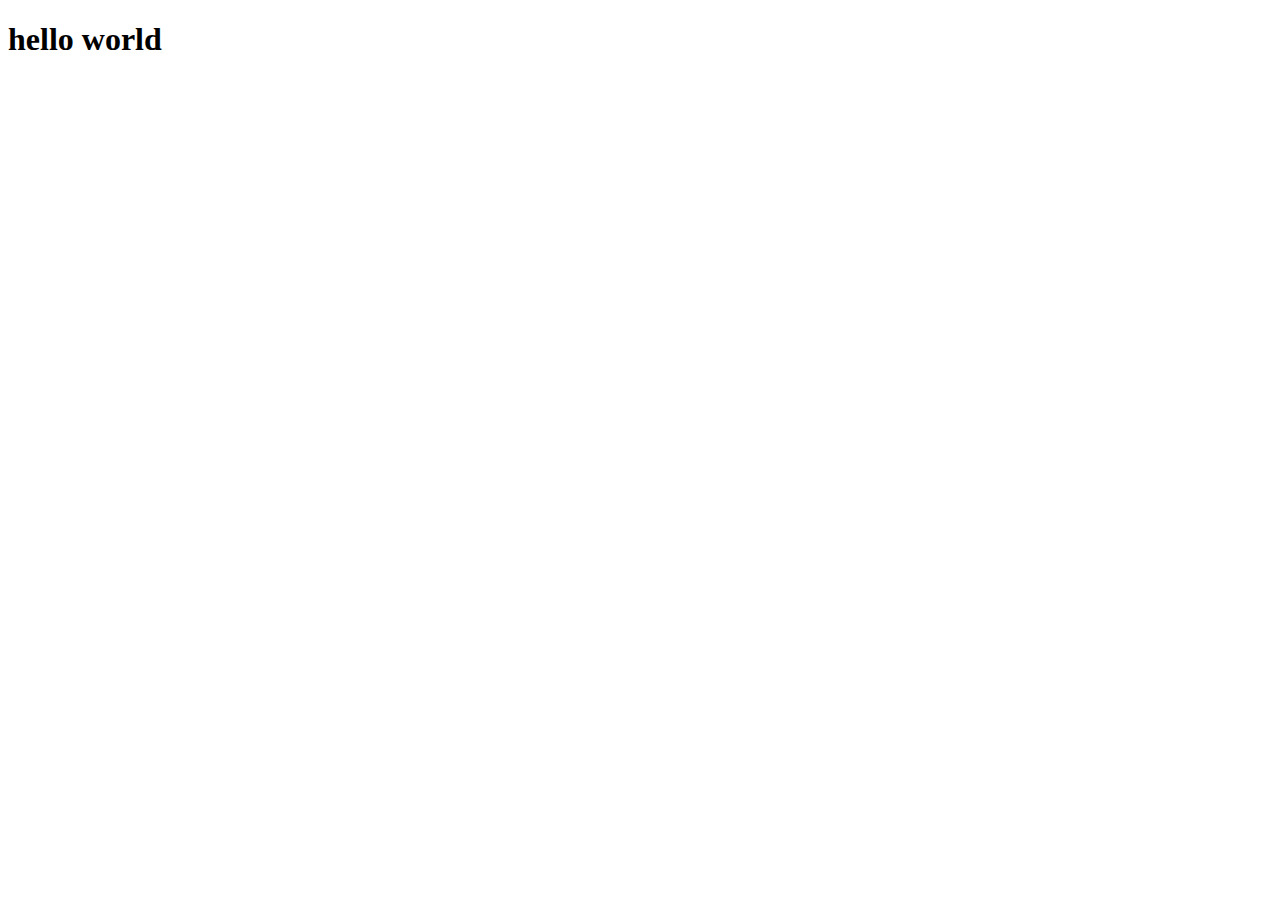
==== index.html @ de609482 "index.html test" ====
<!DOCTYPE html>
<html lang="en">
<head>
    <meta charset="UTF-8">
    <meta http-equiv="X-UA-Compatible" content="IE=edge">
    <meta name="viewport" content="width=device-width, initial-scale=1.0">
    <title>Document</title>
</head>
<body>
    <h1>hello world</h1>
</body>
</html>
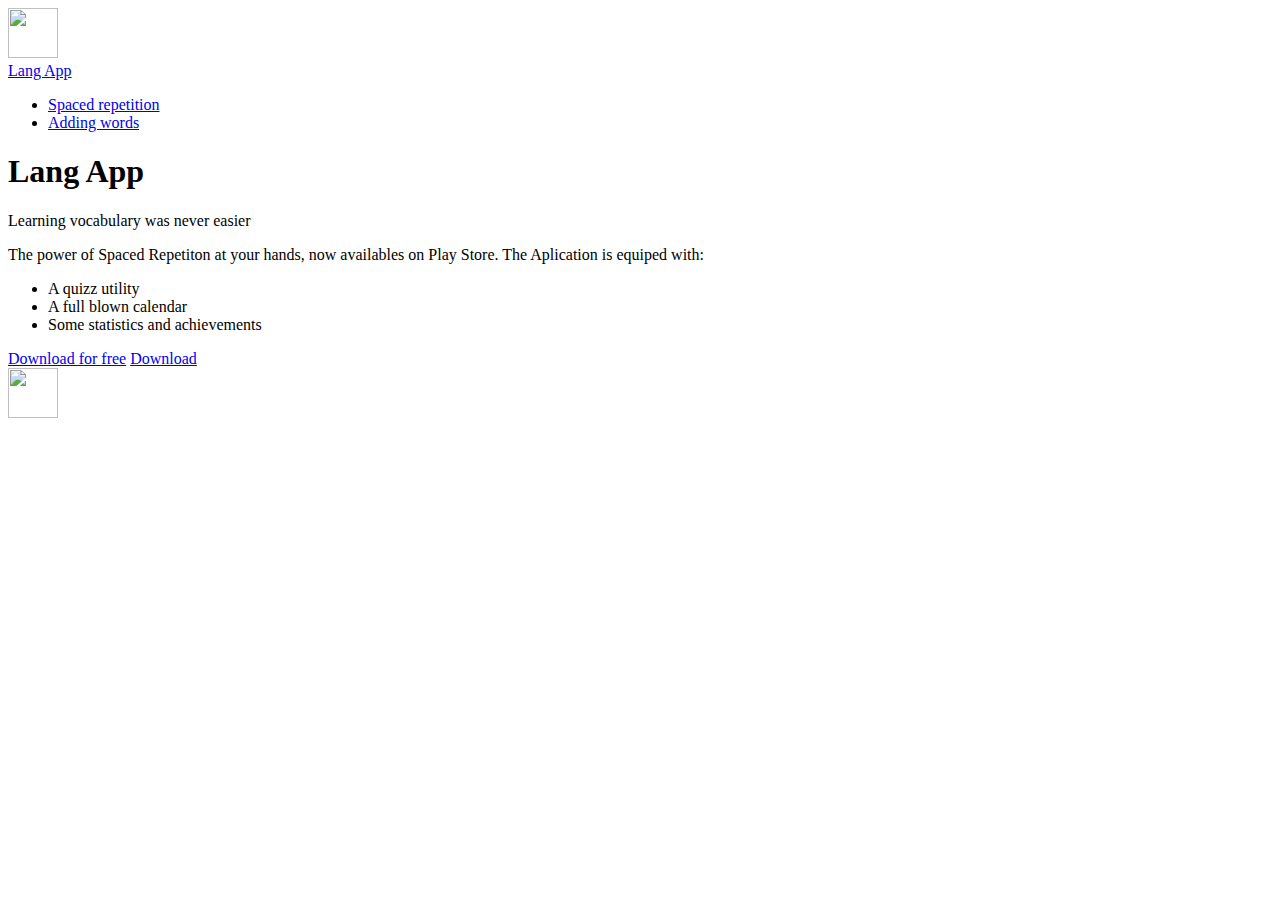
==== commit 827f198d: "webpage, with phone, tablet and pc versions" ====
--- a/index.html
+++ b/index.html
@@ -4,9 +4,64 @@
     <meta charset="UTF-8">
     <meta http-equiv="X-UA-Compatible" content="IE=edge">
     <meta name="viewport" content="width=device-width, initial-scale=1.0">
-    <title>Document</title>
+    <!--animation scripting (after html is loaded)-->
+    <!--<script defer src="node_modules/swup/dist/swup.min.js"></script>-->  
+    <link href="styles.css" rel="stylesheet">
+    <link href="transitions.css" rel="stylesheet">
+    <link href="index.css" rel="stylesheet">
+    <title>Lang App</title>
 </head>
-<body>
-    <h1>hello world</h1>
+<body class="container full-height-grow">
+
+    <header class="main-header">
+        <!-- navigation upper bar -->
+        <a href="index.html" class="brand-logo">
+            <!-- logo -->
+            <img src="Images/brand_logo.png" width="50" height="50" >
+            <div class="brand-logo-name">Lang App</div>
+        </a>
+
+        <nav class ="main-nav" id="myHeader">
+            <ul>
+                <!-- options menu -->
+                <li><a href="about-app.html">Spaced repetition</a></li>
+                <li><a href="adding.html">Adding words</a></li>
+            </ul>
+        </nav>
+    </header>
+            <section class="home-main-section">
+                <div class="img-wrapper">
+                    <div class="phone-image-main animated-slide-in"></div>
+                </div>
+                <div class="call-to-action animated-slide-out">
+                    <!--title-->
+                    <h1 class="title">Lang App</h1>
+                    <!--subtitle-->
+                    <span class="subtitle">Learning vocabulary was never easier</span>
+                    <!--separator-->
+                    <div class="separator"></div>
+                    <!--text-->
+                    <p class="text">The power of Spaced Repetiton at your hands, now availables on Play Store. The Aplication is equiped with:</p>
+                    <ul class="text">
+                        <li>A quizz utility</li>
+                        <li>A full blown calendar</li>
+                        <li>Some statistics and achievements</li>
+                    </ul>
+                    <!--download buttons-->
+                    <div class="download-wrapper">
+                        <a href="https://play.google.com/store" class="btn">Download for free</a>
+                        <a href="https://www.youtube.com" class="btn">Download</a>
+                    </div>
+                </div>
+
+
+            </section>
+            <section class="footer">
+                <div class="btn-footer">
+                    <a href="about-app.html"><img src="Images/arrow-down.png" width="50" height="50" ></a>
+                </div>
+            </section>
+
+
 </body>
 </html>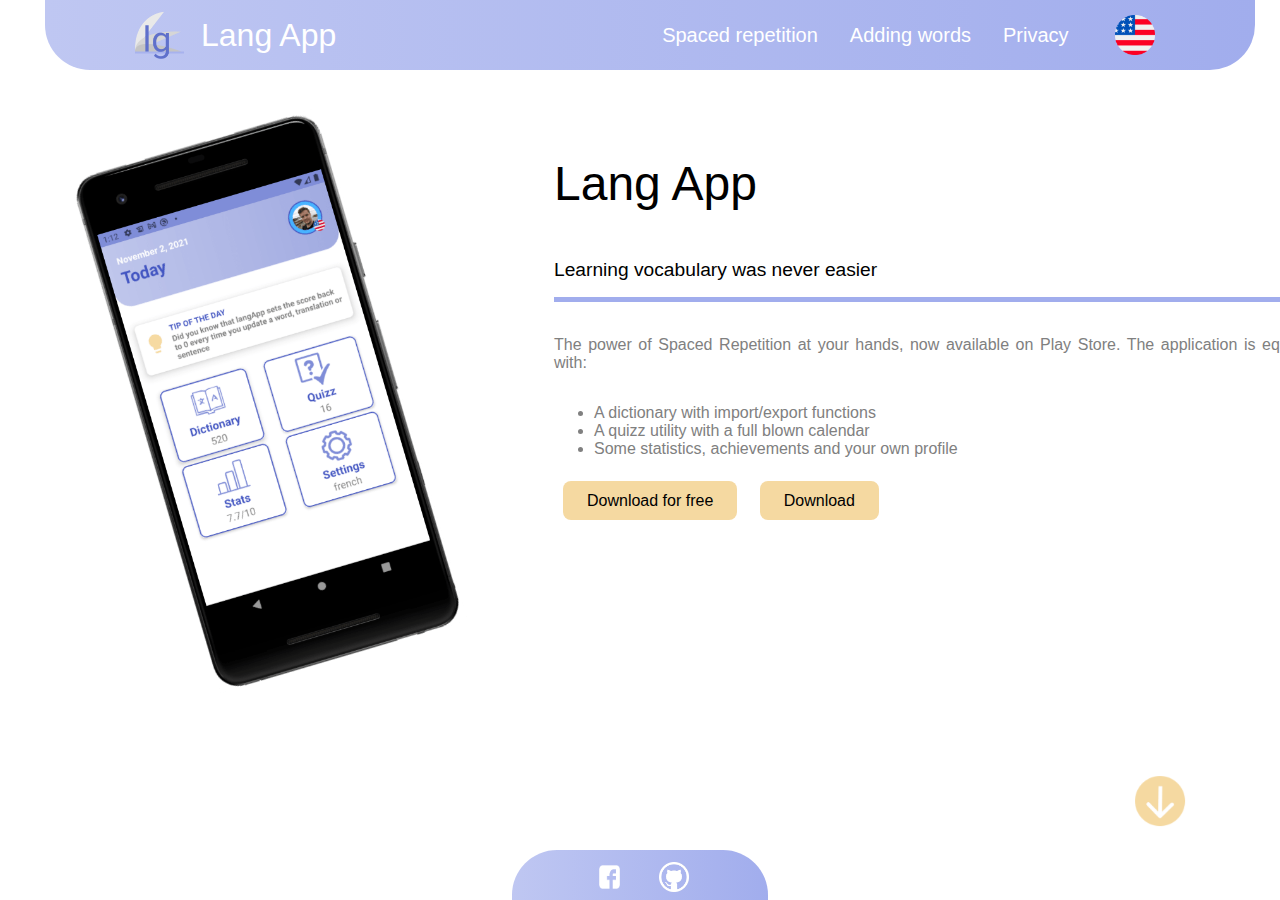
==== commit 43b2d052: "Website with french translation plus some fixes for cat and sp" ====
--- a/index.html
+++ b/index.html
@@ -1,17 +1,44 @@
 <!DOCTYPE html>
-<html lang="en">
+<html>
+
+<script src="main.js" defer></script>
+<script defer>
+    function load(){
+        var translate = new Translate();
+
+        if (localStorage.getItem("currentLng")=== null ){
+            var currentLng = 'en';//'fr'
+            localStorage.setItem("currentLng",currentLng)
+        }
+        var attributeName = 'data-tag';
+        translate.init(attributeName, localStorage.getItem("currentLng"));
+        translate.process(); 
+
+        //obtiene elementos
+        const dropdownTitle = document.querySelector('.dropdown .title-dropdown');
+        const dropdownOptions = document.querySelectorAll('.dropdown .option');
+
+        //vincula listeners a estos elementos
+        dropdownTitle.addEventListener('click', toggleMenuDisplay);
+        dropdownOptions.forEach(option => option.addEventListener('click',handleOptionSelected));
+        document.querySelector('.dropdown .title-dropdown').addEventListener('change',handleTitleChange);
+
+        //get the active menu item
+     }
+</script>
+
 <head>
     <meta charset="UTF-8">
     <meta http-equiv="X-UA-Compatible" content="IE=edge">
     <meta name="viewport" content="width=device-width, initial-scale=1.0">
     <!--animation scripting (after html is loaded)-->
     <!--<script defer src="node_modules/swup/dist/swup.min.js"></script>-->  
-    <link href="styles.css" rel="stylesheet">
-    <link href="transitions.css" rel="stylesheet">
-    <link href="index.css" rel="stylesheet">
+    <link href="styles/styles.css" rel="stylesheet">
+    <link href="styles/dropdown.css" rel="stylesheet">
+    <link href="styles/index.css" rel="stylesheet">
     <title>Lang App</title>
 </head>
-<body class="container full-height-grow">
+<body class="container full-height-grow preload-images" onload="load()">
 
     <header class="main-header">
         <!-- navigation upper bar -->
@@ -20,48 +47,75 @@
             <img src="Images/brand_logo.png" width="50" height="50" >
             <div class="brand-logo-name">Lang App</div>
         </a>
-
         <nav class ="main-nav" id="myHeader">
             <ul>
                 <!-- options menu -->
-                <li><a href="about-app.html">Spaced repetition</a></li>
-                <li><a href="adding.html">Adding words</a></li>
+                <li><a class="menu-clickable" href="about-app.html" data-tag="menu_item1"></a></li>
+                <li><a class="menu-clickable" href="adding.html" data-tag="menu_item2"></a></li>
+                <li><a class="menu-clickable" href="GDPR.html" data-tag="menu_item3"></a></li>
+                <li>
+                    <div class="dropdown">
+            
+                        <div class="title-dropdown pointerCursor">
+                            <div class="img-lang center" name="img"></div>
+                            <i class="fa fa-angle-right"></i>
+                        </div>
+                        
+                        <div class='menu pointerCursor hide'>
+                            <div class="option hide center"><img src="/Images/index/en_0.png" width="35px" height="35px" id="option1"></div>
+                            <div class="option hide center"><img src="/Images/index/es_0.png" width="35px" height="35px" id="option2"></div>
+                            <div class='option hide center'><img src="/Images/index/cat_0.png" width="35px" height="35px" id='option3'></div>
+                            <div class='option hide center'><img src="/Images/index/fr_0.png" width="35px" height="35px" id='option4'></div>
+                        </div>
+                    </div> 
+                </li>
             </ul>
         </nav>
+
+
     </header>
             <section class="home-main-section">
                 <div class="img-wrapper">
-                    <div class="phone-image-main animated-slide-in"></div>
+                    <div class="phone-image-main animated-slide-in" name="img" title-tag="img0"></div>
                 </div>
                 <div class="call-to-action animated-slide-out">
                     <!--title-->
                     <h1 class="title">Lang App</h1>
                     <!--subtitle-->
-                    <span class="subtitle">Learning vocabulary was never easier</span>
+                    <span class="subtitle" data-tag="subtitle_index">Learning vocabulary was never easier</span>
                     <!--separator-->
-                    <div class="separator"></div>
+                    <div class="separator" ></div>
                     <!--text-->
-                    <p class="text">The power of Spaced Repetiton at your hands, now availables on Play Store. The Aplication is equiped with:</p>
+                    <p class="text" data-tag="t-element_index">Learning vocabulary was never easier</p>
                     <ul class="text">
-                        <li>A quizz utility</li>
-                        <li>A full blown calendar</li>
-                        <li>Some statistics and achievements</li>
+                        <li data-tag="list-element1_index">A quizz utility</li>
+                        <li data-tag="list-element2_index">A full blown calendar</li>
+                        <li data-tag="list-element3_index">Some statistics and achievements</li>
                     </ul>
                     <!--download buttons-->
                     <div class="download-wrapper">
-                        <a href="https://play.google.com/store" class="btn">Download for free</a>
-                        <a href="https://www.youtube.com" class="btn">Download</a>
+                        <a data-tag="btn-free_index" href="https://play.google.com/store" class="btn">Download for free</a>
+                        <a data-tag="btn-paid_index" href="https://www.youtube.com" class="btn">Download</a>
                     </div>
                 </div>
 
 
             </section>
-            <section class="footer">
-                <div class="btn-footer">
+            <section class="arrow">
+                <div class="btn-arrow">
                     <a href="about-app.html"><img src="Images/arrow-down.png" width="50" height="50" ></a>
                 </div>
             </section>
 
+            <nav class ="footer main-nav">
+                <ul>
+                    <!-- options menu -->
+                    <li><a href="https://www.facebook.com/groups/456781252648380"><img src="/Images/index/fb_icon.png" width="35px" height="30px" id="option1"></a></li>
+                    <li><a href="https://github.com/err8029/langApp_web"><img src="/Images/index/git_icon.png" width="30px" height="30px" id="option1"></a></li>
+                </ul>
+            </nav>
+
 
 </body>
+<script src="dropdown.js" defer></script>
 </html>--- a/styles/styles.css
+++ b/styles/styles.css
@@ -0,0 +1,206 @@
+
+/* boxsizing for all the appplication, so to have better control of width and height */
+*, *::before, *::after{
+    box-sizing: border-box;
+}
+
+/* color for the entire body of the page*/
+body{
+    background-color: #FFFFFF;
+    font-family: Roboto, sans-serif;  
+    min-height: 100vh;
+    color:black;
+
+}
+
+/*adjust the object to take all the body except the header*/
+.full-height-grow{
+    display: flex;
+    flex-direction: column;
+}
+
+/* import the font, sizes (100,400,500,700)*/
+@import url('https://fonts.googleapis.com/css2?family=Roboto:ital,wght@0,100;0,400;0,500;1,700&display=swap');
+
+.brand-logo{
+    display: flex; /*the items display next to each other*/
+    align-items: center;
+    font-size: 2em;
+    color: #FFFFFF;
+    text-decoration: none; /*get rid of the underline due to the anchor*/
+}
+
+/*logo left margin*/
+.brand-logo-name{
+    margin-left: 1rem;
+}
+
+/*navigation bar: align them horizontally and take out the dots*/
+.main-nav ul{
+    display: flex;
+    align-items: center;
+    margin: 0;
+    padding: 0;
+    font-size: 1.25em;
+    list-style: none;
+}
+
+/*navigation bar texts*/
+.main-nav a {
+    color: #FFFFFF;
+    text-decoration: none;
+    padding: 1rem;
+    
+}
+
+/*navigation bar texts when hovering*/
+.main-nav a:hover{
+    color:#808080;
+}
+
+/*align horizontally the texts of the header
+   - at center
+   - with the maximum distance possible between logo and nav*/
+.main-header{
+    display: flex;
+    justify-content: space-between;
+    align-items: center;
+    height: 70px;
+    background-image: linear-gradient(to left,#a1aded,#bfc7f2);
+    padding-left: 10vmin;
+    padding-right: 10vmin;
+    border-radius: 0px 0px 45px 45px;
+    align-content: center;
+    position: fixed;
+    width: 94.5%;
+}
+
+/*selected element in nav*/
+.active{
+    background-color: #bfc7f2;
+}
+
+/*allow the body of the page to resize depending on the screen size*/
+.container{
+    min-width: 95vw;
+    margin: 0 auto;
+    padding: 0 5vmin;
+}
+
+/*style for the title*/
+.title{
+    font-weight: 500;
+    font-size:3em;
+    margin-bottom: 1rem;
+    margin-top: 2rem;
+}
+
+.subtitle{
+    font-weight: 500;
+    font-size:1.2em;
+    margin-bottom: 1rem;
+    margin-top: 2rem;
+}
+
+/*style for the buttons
+   - no underlining
+   - paddings and corners
+   - colors as in the protoype*/
+.btn{
+    color: black;
+    background-color:#f5d9a1;
+    padding: .7rem 1.5rem;
+    border-radius: .5rem;
+    text-decoration: none;
+    margin: 1vmin;
+}
+
+.arrow{
+    display: flex;
+    align-self: flex-end;
+    align-items: flex-end; /*align the items to be the full heihgt of the container*/
+    margin: 2em;
+    bottom: 20px;
+    position: fixed;
+}
+
+.btn-arrow{
+    text-decoration: none;
+    margin: 2vmin;
+}
+
+.footer{
+    display: flex;
+    bottom: 0px;
+    position: fixed;
+    
+    justify-content: center;
+    align-items: center;
+    height: 50px;
+    background-image: linear-gradient(to left,#a1aded,#bfc7f2);
+    padding-top: 1vmin;
+    padding-left: 10vmin;
+    padding-right: 10vmin;
+    border-radius: 45px 45px 0px 0px;
+    align-content: center;
+    align-self: center;
+    width: 20%;
+}
+
+/* The sticky class is added to the header with JS when it reaches its scroll position */
+.sticky {
+    position: fixed;
+    top: 0;
+    width: 100%
+  }
+
+.separator{
+    background-color: #a1aded;
+    margin-bottom: 2vmin;
+    min-height: 5px;
+    min-width: 85vmin;
+}
+
+/*** animations ***/
+
+
+.slide-in{
+    animation: slide-in 0.5s ease forwards;
+}
+
+.animated-slide-in{
+    animation: slide-in 1s;
+}
+
+@keyframes slide-in {
+    from{
+        opacity: 0;
+        transform: translateY(-10%);
+    }
+    to{
+        opacity: 1;
+        transform: translateY(0%);
+    }
+  }
+
+
+
+.animated-slide-out{
+    animation: slide-out 1s;
+}
+
+@keyframes slide-out {
+    from{
+        opacity: 0;
+        transform: translateY(10%);
+    }
+    to{
+        opacity: 1;
+        transform: translateY(0%);
+    }
+  }
+
+
+
+
+
--- a/styles/dropdown.css
+++ b/styles/dropdown.css
@@ -0,0 +1,74 @@
+
+.hide {
+    max-height: 0 !important;
+}
+
+.dropdown{
+    padding: 5px;
+    margin-top: 25px;
+    margin-left: 1em;
+    right: 2rem;
+	min-width: 45px;
+    min-height: 45px;
+	margin-bottom: 1em;
+    
+}
+
+.dropdown .title-dropdown{
+	width: 100%;
+    min-width: 45px;
+    min-height: 45px;
+}
+
+.dropdown .title .fa-angle-right{
+	float: right;
+	margin-right: .7em;
+	transition: transform .3s;
+}
+
+.dropdown .menu{
+    top: 56px;
+	transition: max-height .5s ease-out;
+	max-height: 20em;
+	overflow:hidden;
+    background-color: #bfc7f2;
+    margin-top: 17px;
+    position:fixed;
+}
+
+.dropdown .menu .option{
+	margin: 1em .3em 1em .3em;
+	margin-top: 0.3em;
+    min-height: 35px;
+    min-width: 40px;
+}
+
+.dropdown .menu .option:hover{
+	background: rgba(0,0,0,0.2);
+}
+
+.pointerCursor:hover{
+	cursor: pointer;
+}
+
+.rotate-90{
+	transform: rotate(90deg);
+}
+
+.img-lang{
+    background-image: url(/Images/index/en_0.png);
+    flex-grow: 1;
+    min-height: 40px; /*it will never be higher than 70% of the screen*/
+    min-width: 50px; /*it will never be smaller than 30% of the screen*/
+    background-size: contain; /*it wont crop the image and scale it naturally*/
+    background-repeat: no-repeat;
+    background-position:center center;
+    margin-left: 2vmin;
+}
+
+.center {
+    display: block;
+    margin-left: auto;
+    margin-right: auto;
+    width: 50%;
+  }--- a/styles/index.css
+++ b/styles/index.css
@@ -0,0 +1,131 @@
+.preload-images-index {
+    display: none; 
+    width: 0;
+    height: 0;
+    background: url(/Images/index/en_0.png),
+                url(/Images/index/en_1.png),
+                url(/Images/index/es_0.png),
+                url(/Images/index/es_1.png),
+                url(/Images/index/cat_0.png),
+                url(/Images/index/cat_1.png)
+  }
+
+.home-main-section{
+    display: flex;
+    align-items: stretch; /*align the items to be the full heihgt of the container*/
+    justify-content: space-between; /*ensure that there is the maximum amount of space between elements*/
+    opacity: 1;
+    transition: 500ms;
+    height: 70vmin;
+    max-width: 100vmin;
+    margin-top:7vmin;
+}
+
+.home-main-section .img-wrapper{
+    flex-grow: 1; /*scale of the image*/
+    margin-top: 5vh;
+    flex-direction: column;
+    display: flex;
+    align-items: stretch;
+    justify-content: flex-end;/*push the content as close to the text as possible*/
+}
+
+.home-main-section .phone-image-main{
+    flex-grow: 1;
+    max-height: 80vh; /*it will never be higher than 70% of the screen*/
+    min-width: 35vw; /*it will never be smaller than 30% of the screen*/
+    background-size: contain; /*it wont crop the image and scale it naturally*/
+    background-repeat: no-repeat;
+    background-position:center center;
+}
+
+.home-main-section .call-to-action{
+    display: flex;
+    flex-direction:column; /*line all top to buttom*/
+    align-items:flex-start; /*align items so that they do not fill the column, but they start from the left*/
+    margin: 1rem; /*margin between image and text*/
+    max-height: 80vh;
+    padding: 5vmin;
+}
+
+.home-main-section .download-wrapper{
+    flex-grow: 1;
+    align-items: center;/*push the content as close to the text as possible*/
+    margin: 0vmin;
+    margin-top: 2vmin;
+}
+
+
+.text{
+    text-align: justify;
+    color: gray;
+}
+
+/*if the image gets too small it disapearsa nd the text is centered*/
+@media (max-width: 1100px){
+    .home-main-section .img-wrapper{
+        display: none;
+    }
+    .home-main-section{
+        justify-content: center;
+        display:unset;
+    }
+    .separator{
+        width: 70vmin;
+    }
+    .menu-clickable{
+        display: none;
+    }
+    .main-header{
+        width: 90%;
+    }
+    .footer{
+        width: 40%;
+    }
+}
+
+@media (max-width: 550px){
+    .home-main-section{
+        height: 90vmin;
+        width: 100vmin;
+        display: grid;
+    }
+    .title{
+        display: none;
+    }
+    .section{
+        width:100vmin;
+    }
+    .home-main-section .call-to-action{
+        margin-top:5vmin;
+    }
+    .container{
+        padding: 0px;
+    }
+    .separator{
+        width: 90vmin;
+    }
+    .home-main-section .call-to-action{
+        width: 100vmin;
+        display: grid;
+    }
+    .download-wrapper{
+        display: grid ;
+        align-content: center;
+        justify-content: center;
+        width: 90vmin;
+    }
+    .graph{
+        display: none;
+    }
+    .main-header{
+        width: 100%;
+    }
+    .dropdown{
+        right:1em;
+        top: 5px;
+    }
+    .footer{
+        width: 60%;
+    }
+}